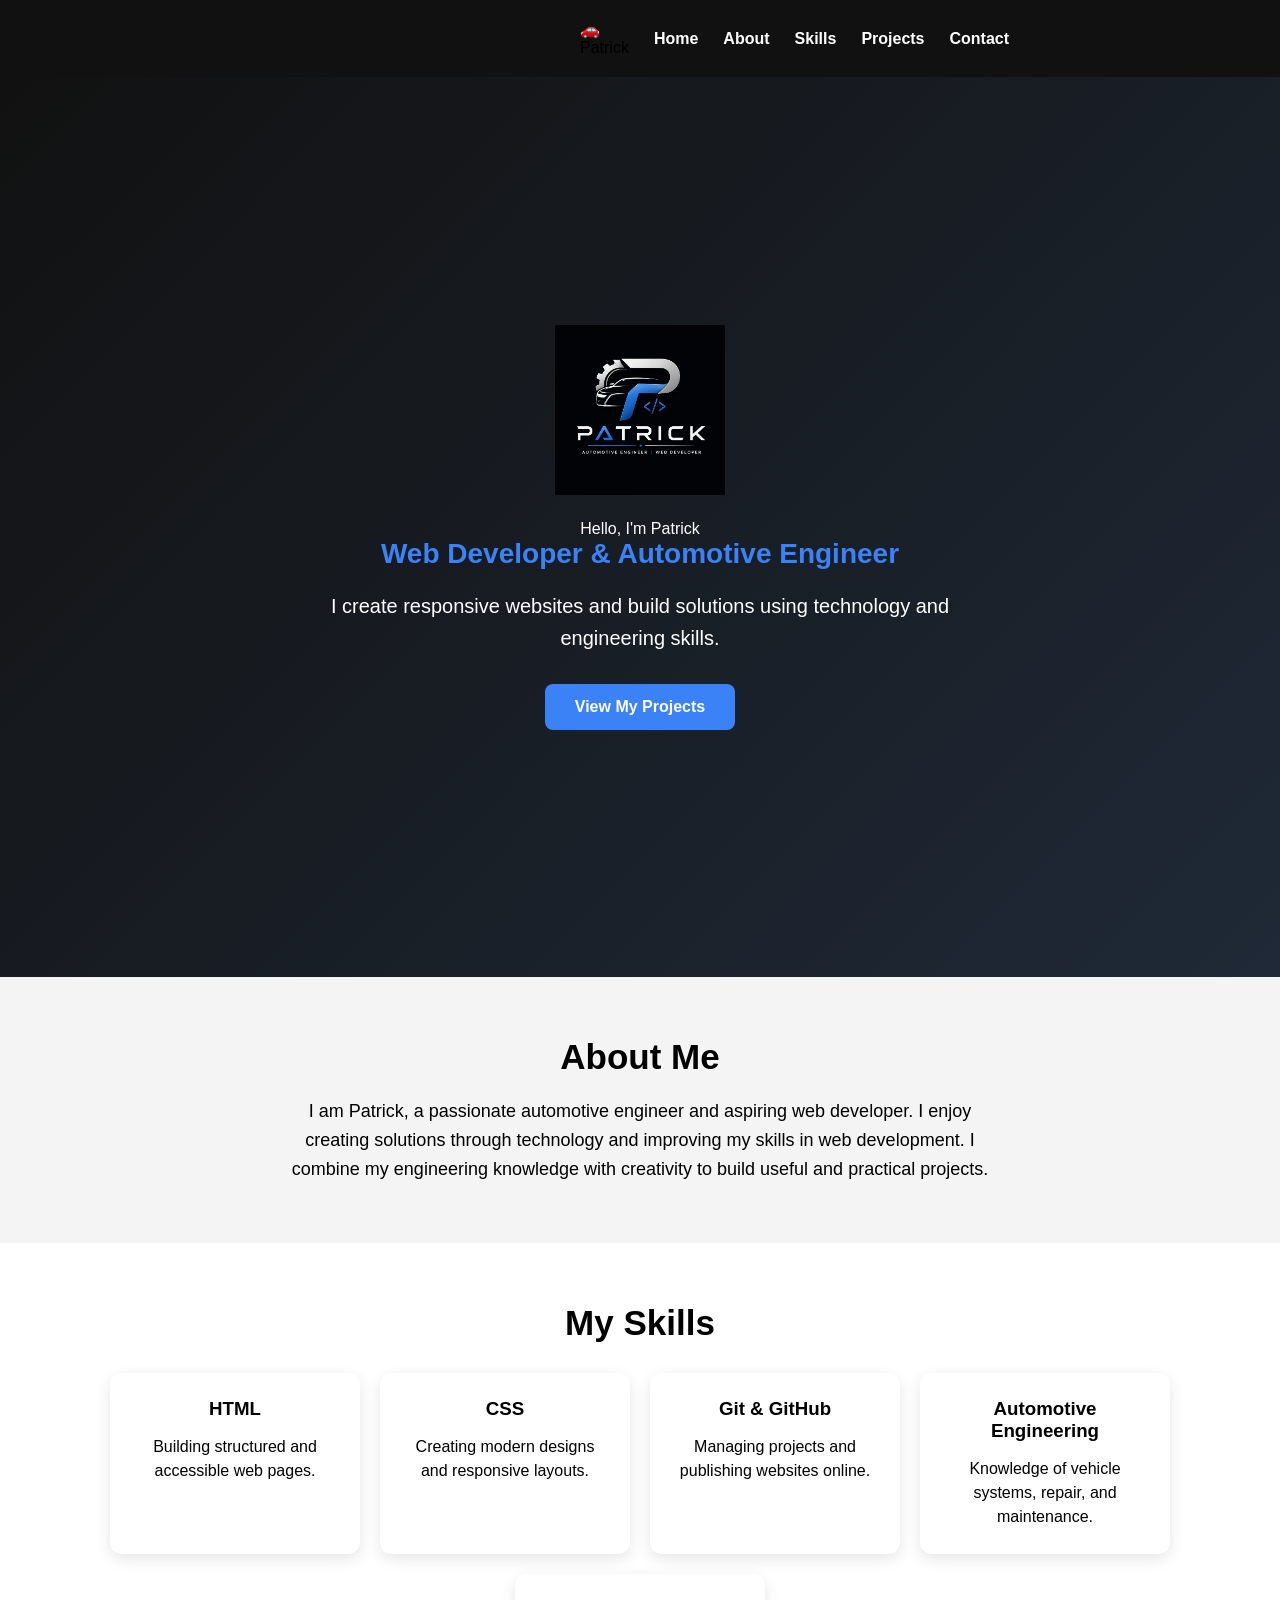
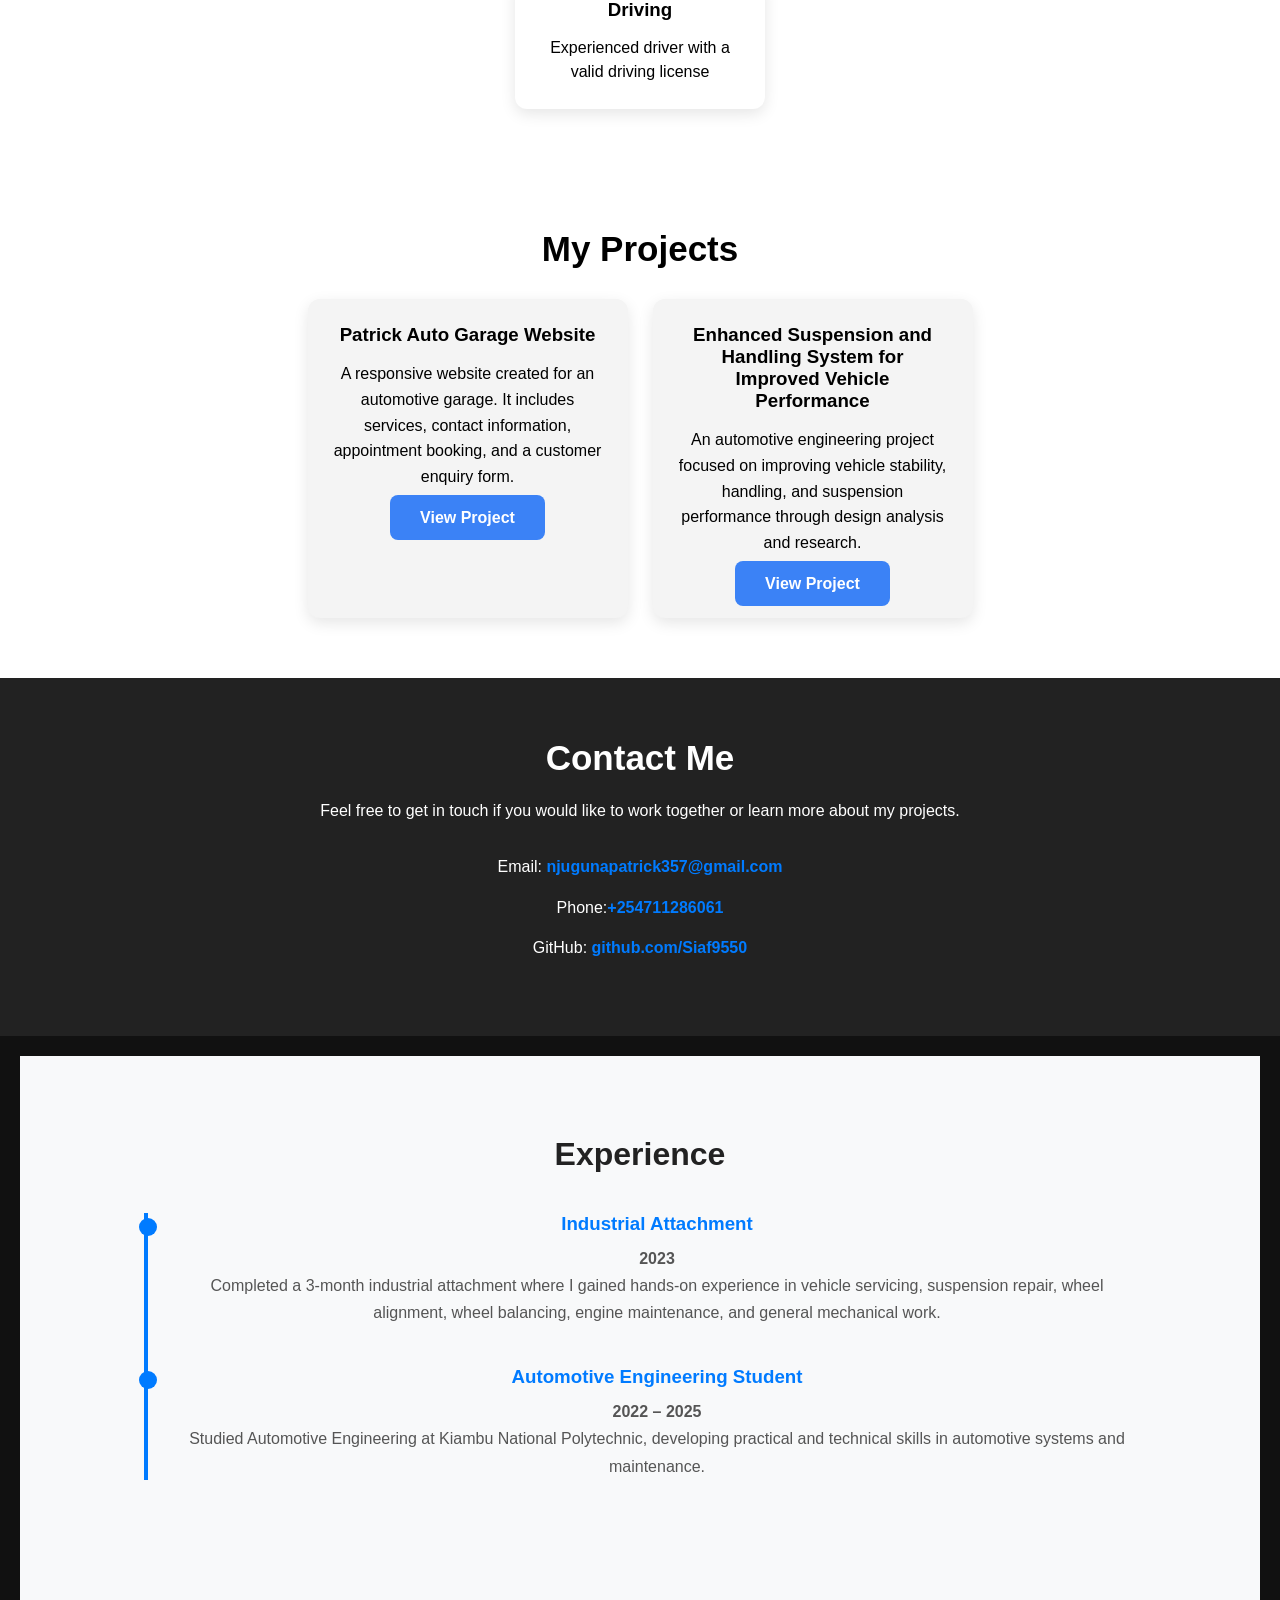
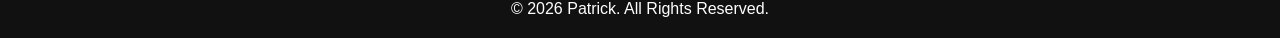
==== index.html @ bd94e4a2 "Add files via upload" ====
<!DOCTYPE html>
<html lang="en">
<head>
    <meta charset="UTF-8">
    <meta name="viewport" content="width=device-width, initial-scale=1.0">
    <title>My Portfolio</title>
    <link rel="stylesheet" href="style.css">
</head>

    <body>

    <header>
        <nav>
            <h2 class="brand"></h2>🚗 Patrick</h2>

            <ul>
                <li><a href="#home">Home</a></li>
                <li><a href="#about">About</a></li>
                <li><a href="#skills">Skills</a></li>
                <li><a href="#projects">Projects</a></li>
                <li><a href="#contact">Contact</a></li>
            </ul>
        </nav>
    </header>
    
   <section id="home" class="hero">

    <img src="images/patrick.jpg" alt="Patrick Logo" class="logo"

    <h1>Hello, I'm Patrick</h1>

    <h2>Web Developer & Automotive Engineer</h2>

    <p>
        I create responsive websites and build solutions using technology and engineering skills.
    </p>

    <a href="#projects" class="btn">
        View My Projects
    </a>

</section> 
</section>
<section id="about" class="about">

    <h2>About Me</h2>

    <p>
        I am Patrick, a passionate automotive engineer and aspiring web developer.
        I enjoy creating solutions through technology and improving my skills in
        web development. I combine my engineering knowledge with creativity to
        build useful and practical projects.
    </p>

</section>
<section id="skills" class="skills">

    <h2>My Skills</h2>

    <div class="skill-container">

        <div class="skill">
            <h3>HTML</h3>
            <p>Building structured and accessible web pages.</p>
        </div>

        <div class="skill">
            <h3>CSS</h3>
            <p>Creating modern designs and responsive layouts.</p>
        </div>

        <div class="skill">
            <h3>Git & GitHub</h3>
            <p>Managing projects and publishing websites online.</p>
        </div>

        <div class="skill">
            <h3>Automotive Engineering</h3>
            <p>Knowledge of vehicle systems, repair, and maintenance.</p>
        </div>
        <div class="skill">
            <h3>Driving</h3>
            <p>Experienced driver with a valid driving license</p>

        </div>

    </div>

</section>
<section id="projects" class="projects">

    <h2>My Projects</h2>

    <div class="project-container">

        <div class="project-card">
            <h3>Patrick Auto Garage Website</h3>

            <p>
                A responsive website created for an automotive garage.
                It includes services, contact information, appointment booking,
                and a customer enquiry form.
            </p>

            <a href="https://siaf9550.github.io/Patrick-Auto-Garage/" class="btn" target="_blank">
    View Project
</a>
        </div>

<div class="project-card">

    <h3>Enhanced Suspension and Handling System for Improved Vehicle Performance</h3>

    <p>
        An automotive engineering project focused on improving vehicle stability,
        handling, and suspension performance through design analysis and research.
    </p>

    <a href="documents/Enhanced-Suspension-Project.pdf" class="btn" target="_blank">
        View Project

</a>

</div>
    </div>

</section>

<section id="contact" class="contact">

    <h2>Contact Me</h2>

    <p>
        Feel free to get in touch if you would like to work together or learn more about my projects.
    </p>

    <div class="contact-info">

        <p>Email:
    <a href="mailto:njugunapatrick357@gmail.com">njugunapatrick357@gmail.com</a>
</p>
<p>Phone:<a href="tel:+254711286061">+254711286061</a></p>

<p>GitHub:
    <a href="https://github.com/Siaf9550" target="_blank">
        github.com/Siaf9550
    </a>
</p>
    </div>

</section>

<footer><section id="experience">
    <h2>Experience</h2>

    <div class="timeline">
        <div class="timeline-item">
            <h3>Industrial Attachment</h3>
            <p><strong>2023</strong></p>
            <p>Completed a 3-month industrial attachment where I gained hands-on experience in vehicle servicing, suspension repair, wheel alignment, wheel balancing, engine maintenance, and general mechanical work.</p>
        </div>

        <div class="timeline-item">
            <h3>Automotive Engineering Student</h3>
            <p><strong>2022 – 2025</strong></p>
            <p>Studied Automotive Engineering at Kiambu National Polytechnic, developing practical and technical skills in automotive systems and maintenance.</p>
        </div>
    </div>
</section>

    <p>
        © 2026 Patrick. All Rights Reserved.
    </p>

</footer>



</body>
</html>
---- style.css ----
* {
    margin: 0;
    padding: 0;
    box-sizing: border-box;
}

body {
    font-family: Arial, sans-serif;
}
header {
    background-color: #111;
    padding: 20px 40px;
    position: sticky;
    top: 0;
    z-index: 1000;
}

nav {
    display: flex;
    justify-content: space-between;
    align-items: center;
    max-width: 120px;
    margin: auto;
}

nav h2 {
    color: white;
}

nav ul {
    list-style: none;
    display: flex;
}

nav ul li {
    margin-left: 25px;
}

nav ul li a {
    text-decoration: none;
    color: white;
    font-weight: bold;
    transition: color 0.3s ease;
}

nav ul li a:hover {
    color: #3b82f6;
}
.hero {
    background: linear-gradient(135deg, #111, #1f2937);
    color: white;
    min-height: 100vh;
    display: flex;
    flex-direction: column;
    justify-content: center;
    align-items: center;
    text-align: center;
    padding: 40px 20px;
}

.hero h1 {
    font-size: 55px;
    margin-bottom: 10px;
}

.hero h2 {
    color: #3b82f6;
    font-size: 28px;
    margin-bottom: 20px;
}

.hero p {
    max-width: 650px;
    font-size: 20px;
    line-height: 1.6;
    margin-bottom: 30px;
}

.btn {
    background: #3b82f6;
    color: white;
    padding: 14px 30px;
    text-decoration: none;
    border-radius: 8px;
    font-weight: bold;
    transition: 0.3s;
}

.btn:hover {
    background: #2563eb;
    transform: translateY(-3px);
}
.about {
    padding: 60px 20px;
    text-align: center;
    background-color: #f4f4f4;
}

.about h2 {
    font-size: 35px;
    margin-bottom: 20px;
}

.about p {
    max-width: 700px;
    margin: auto;
    font-size: 18px;
    line-height: 1.6;
}.skills {
    padding: 60px 20px;
    text-align: center;
}

.skills h2 {
    font-size: 35px;
    margin-bottom: 30px;
}

.skill-container {
    display: flex;
    justify-content: center;
    flex-wrap: wrap;
    gap: 20px;
}

.skill {
    background-color: white;
    width: 250px;
    padding: 25px;
    border-radius: 12px;
    box-shadow: 0 5px 15px rgba(0,0,0,0.1);
    transition: transform 0.3s ease, box-shadow 0.3s ease;
}

.skill:hover {
    transform: translateY(-10px);
    box-shadow: 0 12px 25px rgba(0,0,0,0.2);
}
.skill h3 {
    margin-bottom: 15px;
}

.skill p {
    line-height: 1.5;
}
.projects {
    padding: 60px 20px;
    text-align: center;
}

.projects h2 {
    font-size: 35px;
    margin-bottom: 30px;
}

.project-container {
    display: flex;
    justify-content: center;
    flex-wrap: wrap;
    gap: 25px;
}

.project-card {
    background-color: #f4f4f4;
    width: 320px;
    padding: 25px;
    border-radius: 12px;
    box-shadow: 0 5px 15px rgba(0,0,0,0.1);
    transition: transform 0.3s ease, box-shadow 0.3s ease;
}

.project-card:hover {
    transform: translateY(-10px);
    box-shadow: 0 12px 25px rgba(0,0,0,0.2);
}

.project-card h3 {
    margin-bottom: 15px;
}

.project-card p {
    line-height: 1.6;
    margin-bottom: 20px;
}
.contact {
    padding: 60px 20px;
    text-align: center;
    background-color: #222;
    color: white;
}

.contact h2 {
    font-size: 35px;
    margin-bottom: 20px;
}

.contact p {
    margin-bottom: 15px;
    line-height: 1.6;
}

.contact-info {
    margin-top: 30px;
}
footer {
    background-color: #111;
    color: white;
    text-align: center;
    padding: 20px;
}
html {
    scroll-behavior: smooth;
}
.logo {
    width: 170px;
    height: auto;
    margin-bottom: 25px;
}


@media (max-width: 768px) {

    nav {
        flex-direction: column;
    }

    nav ul {
        flex-direction: column;
        text-align: center;
        margin-top: 20px;
    }

    nav ul li {
        margin: 10px 0;
    }

    .hero h1 {
        font-size: 35px;
    }

    .hero h2 {
        font-size: 22px;
    }

    .hero p {
        font-size: 18px;
    }

    .skill-container,
    .project-container {
        flex-direction: column;
        align-items: center;
    }

    .skill,
    .project-card {
        width: 90%;
    }

    .logo {
        width: 130px;
    }
}
.brand {
    color: white;
    font-size: 28px;
    font-weight: bold;
}
/* Experience Section */
#experience {
    padding: 80px 10%;
    background: #f8f9fa;
}

#experience h2 {
    text-align: center;
    margin-bottom: 40px;
    font-size: 2rem;
    color: #222;
}

.timeline {
    border-left: 4px solid #007bff;
    padding-left: 30px;
}

.timeline-item {
    position: relative;
    margin-bottom: 40px;
}

.timeline-item::before {
    content: "";
    position: absolute;
    left: -39px;
    top: 5px;
    width: 18px;
    height: 18px;
    background: #007bff;
    border-radius: 50%;
}

.timeline-item h3 {
    color: #007bff;
    margin-bottom: 10px;
}

.timeline-item p {
    color: #555;
    line-height: 1.7;
}#contact a {
    color: #007bff;
    text-decoration: none;
    font-weight: bold;
}

#contact a:hover {
    text-decoration: underline;
}
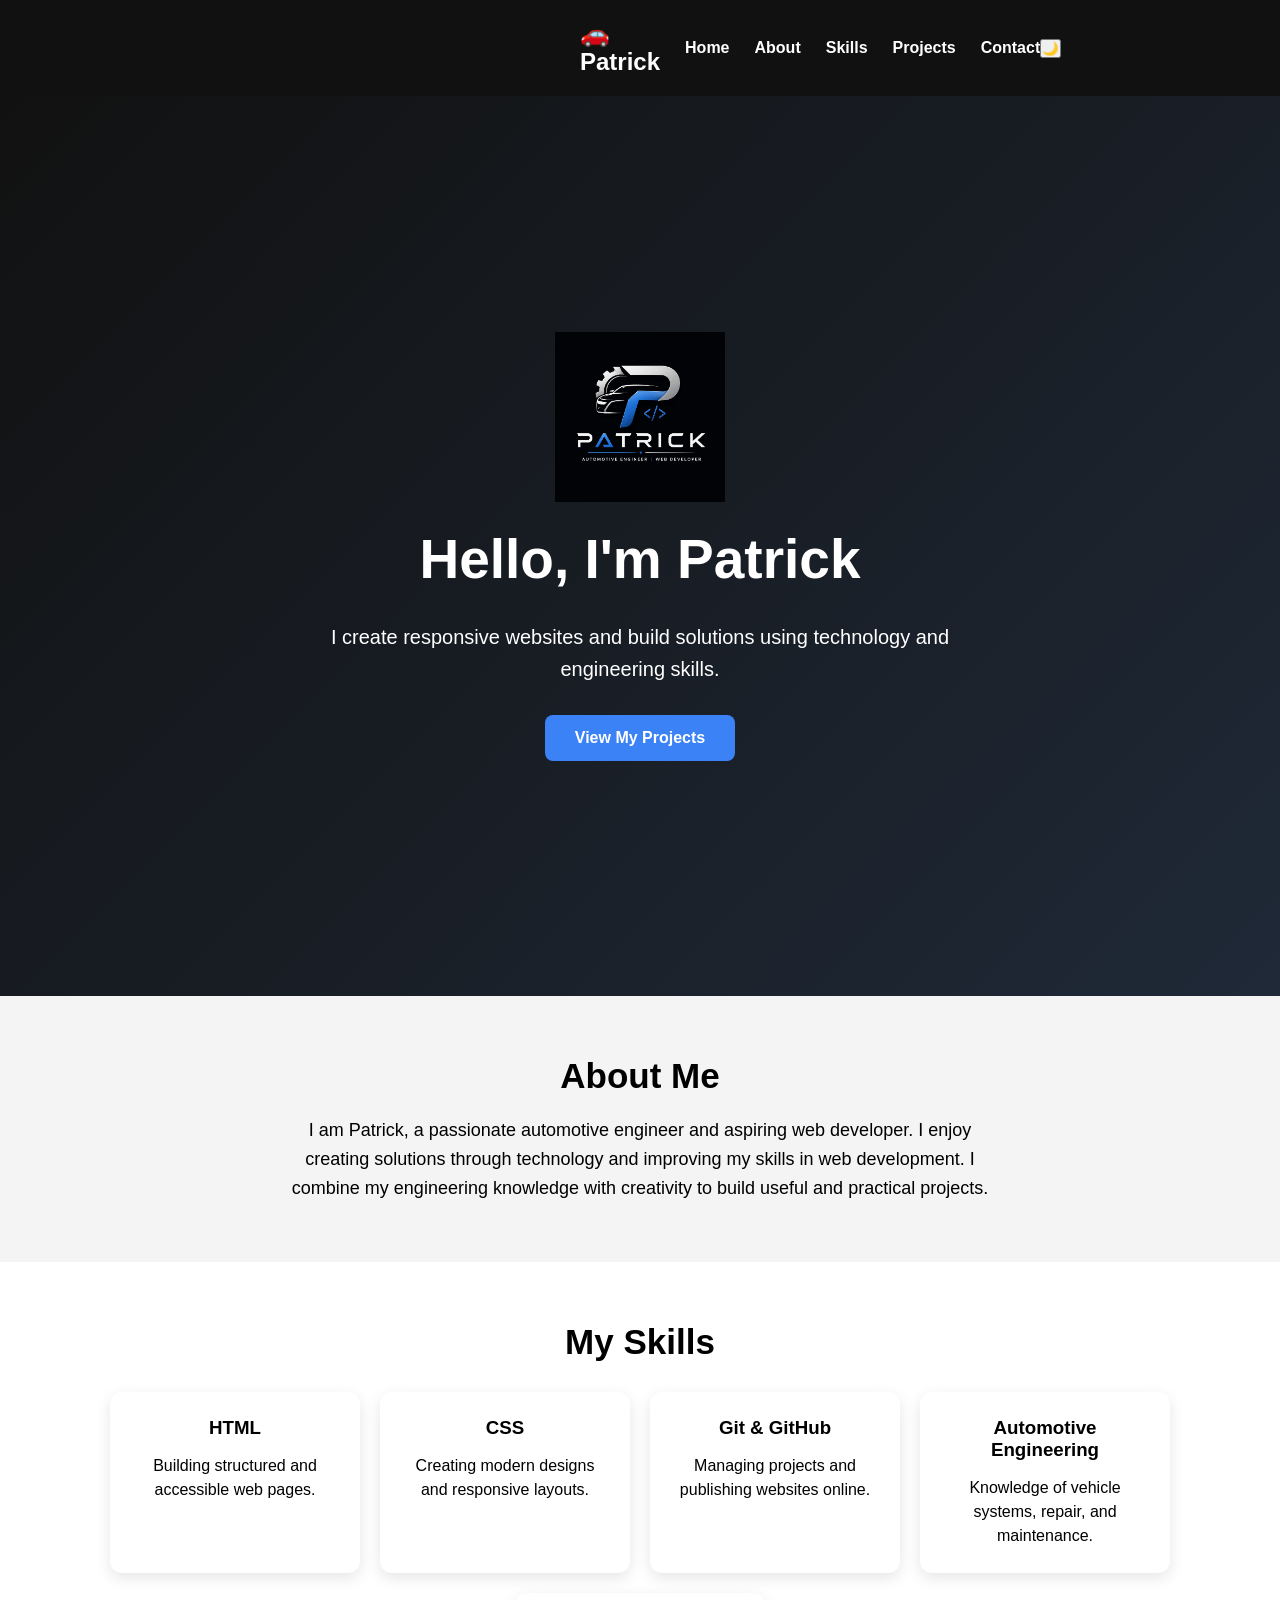
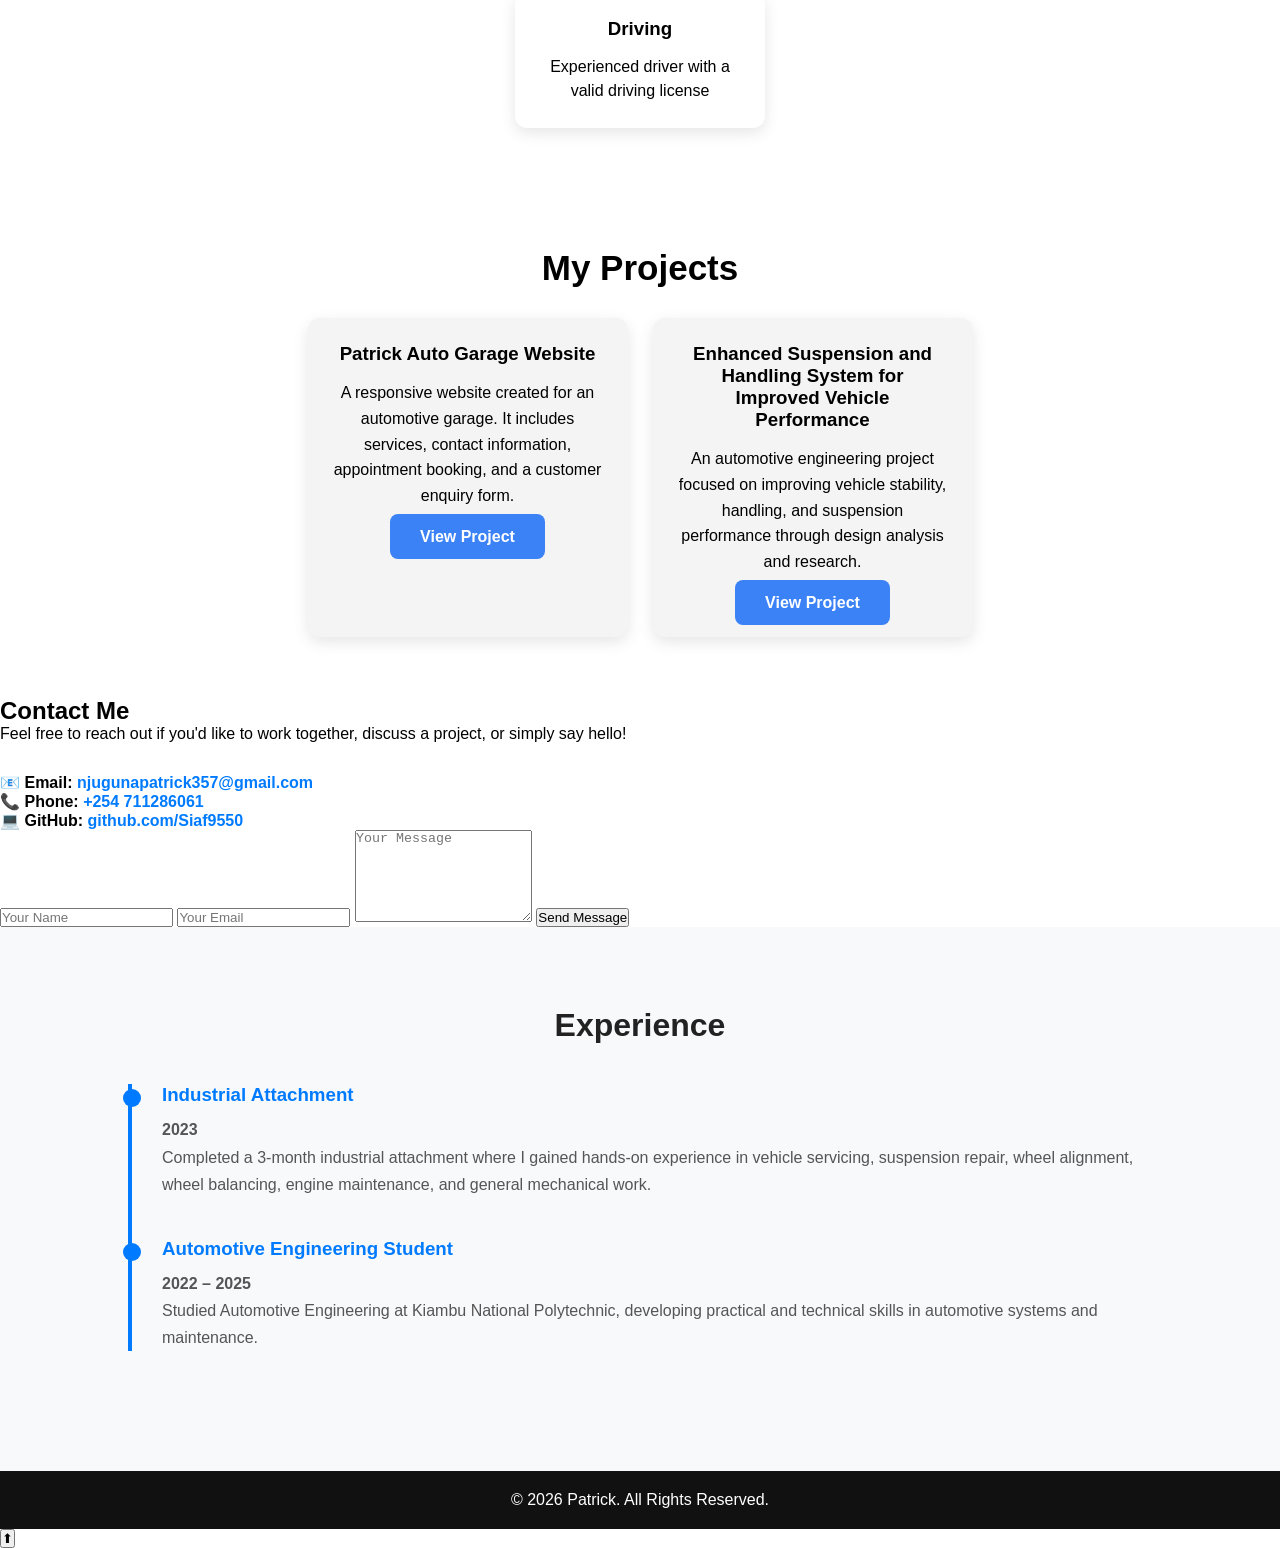
==== commit 4dcf663a: "Enhance portfolio with theme toggle and contact form Added a theme toggle button and a contact form " ====
--- a/index.html
+++ b/index.html
@@ -11,7 +11,7 @@
 
     <header>
         <nav>
-            <h2 class="brand"></h2>🚗 Patrick</h2>
+            <h2 class="brand"><h2>🚗 Patrick</h2>
 
             <ul>
                 <li><a href="#home">Home</a></li>
@@ -20,16 +20,18 @@
                 <li><a href="#projects">Projects</a></li>
                 <li><a href="#contact">Contact</a></li>
             </ul>
+            <button id="theme-toggle">🌙</button>
+
         </nav>
     </header>
     
    <section id="home" class="hero">
 
-    <img src="images/patrick.jpg" alt="Patrick Logo" class="logo"
+    <img src="images/patrick.jpg" alt="Patrick Logo" class="logo">
 
     <h1>Hello, I'm Patrick</h1>
 
-    <h2>Web Developer & Automotive Engineer</h2>
+    <h2><span id="typing"></span></h2>
 
     <p>
         I create responsive websites and build solutions using technology and engineering skills.
@@ -40,7 +42,7 @@
     </a>
 
 </section> 
-</section>
+
 <section id="about" class="about">
 
     <h2>About Me</h2>
@@ -126,31 +128,39 @@
 
 </section>
 
-<section id="contact" class="contact">
-
+<section id="contact">
     <h2>Contact Me</h2>
-
-    <p>
-        Feel free to get in touch if you would like to work together or learn more about my projects.
-    </p>
+    <p>Feel free to reach out if you'd like to work together, discuss a project, or simply say hello!</p>
 
     <div class="contact-info">
+        <p>📧 <strong>Email:</strong>
+            <a href="mailto:njugunapatrick357@gmail.com">njugunapatrick357@gmail.com</a>
+        </p>
 
-        <p>Email:
-    <a href="mailto:njugunapatrick357@gmail.com">njugunapatrick357@gmail.com</a>
-</p>
-<p>Phone:<a href="tel:+254711286061">+254711286061</a></p>
+        <p>📞 <strong>Phone:</strong>
+            <a href="tel:+254711286061">+254 711286061</a>
+        </p>
 
-<p>GitHub:
-    <a href="https://github.com/Siaf9550" target="_blank">
-        github.com/Siaf9550
-    </a>
-</p>
+        <p>💻 <strong>GitHub:</strong>
+            <a href="https://github.com/Siaf9550" target="_blank">
+                github.com/Siaf9550
+            </a>
+        </p>
     </div>
 
+    <form action="https://formsubmit.co/njugunapatrick357@gmail.com" method="POST">
+        <input type="text" name="name" placeholder="Your Name" required>
+
+        <input type="email" name="email" placeholder="Your Email" required>
+
+        <textarea name="message" rows="6" placeholder="Your Message" required></textarea>
+
+        <button type="submit">Send Message</button>
+
+        <input type="hidden" name="_captcha" value="false">
+    </form>
 </section>
-
-<footer><section id="experience">
+<section id="experience">
     <h2>Experience</h2>
 
     <div class="timeline">
@@ -167,6 +177,7 @@
         </div>
     </div>
 </section>
+<footer>
 
     <p>
         © 2026 Patrick. All Rights Reserved.
@@ -174,7 +185,8 @@
 
 </footer>
 
-
+<button id="topBtn" title="Go to top">⬆</button>
+<script src="script.js"></script>
 
 </body>
-</html>+</html>
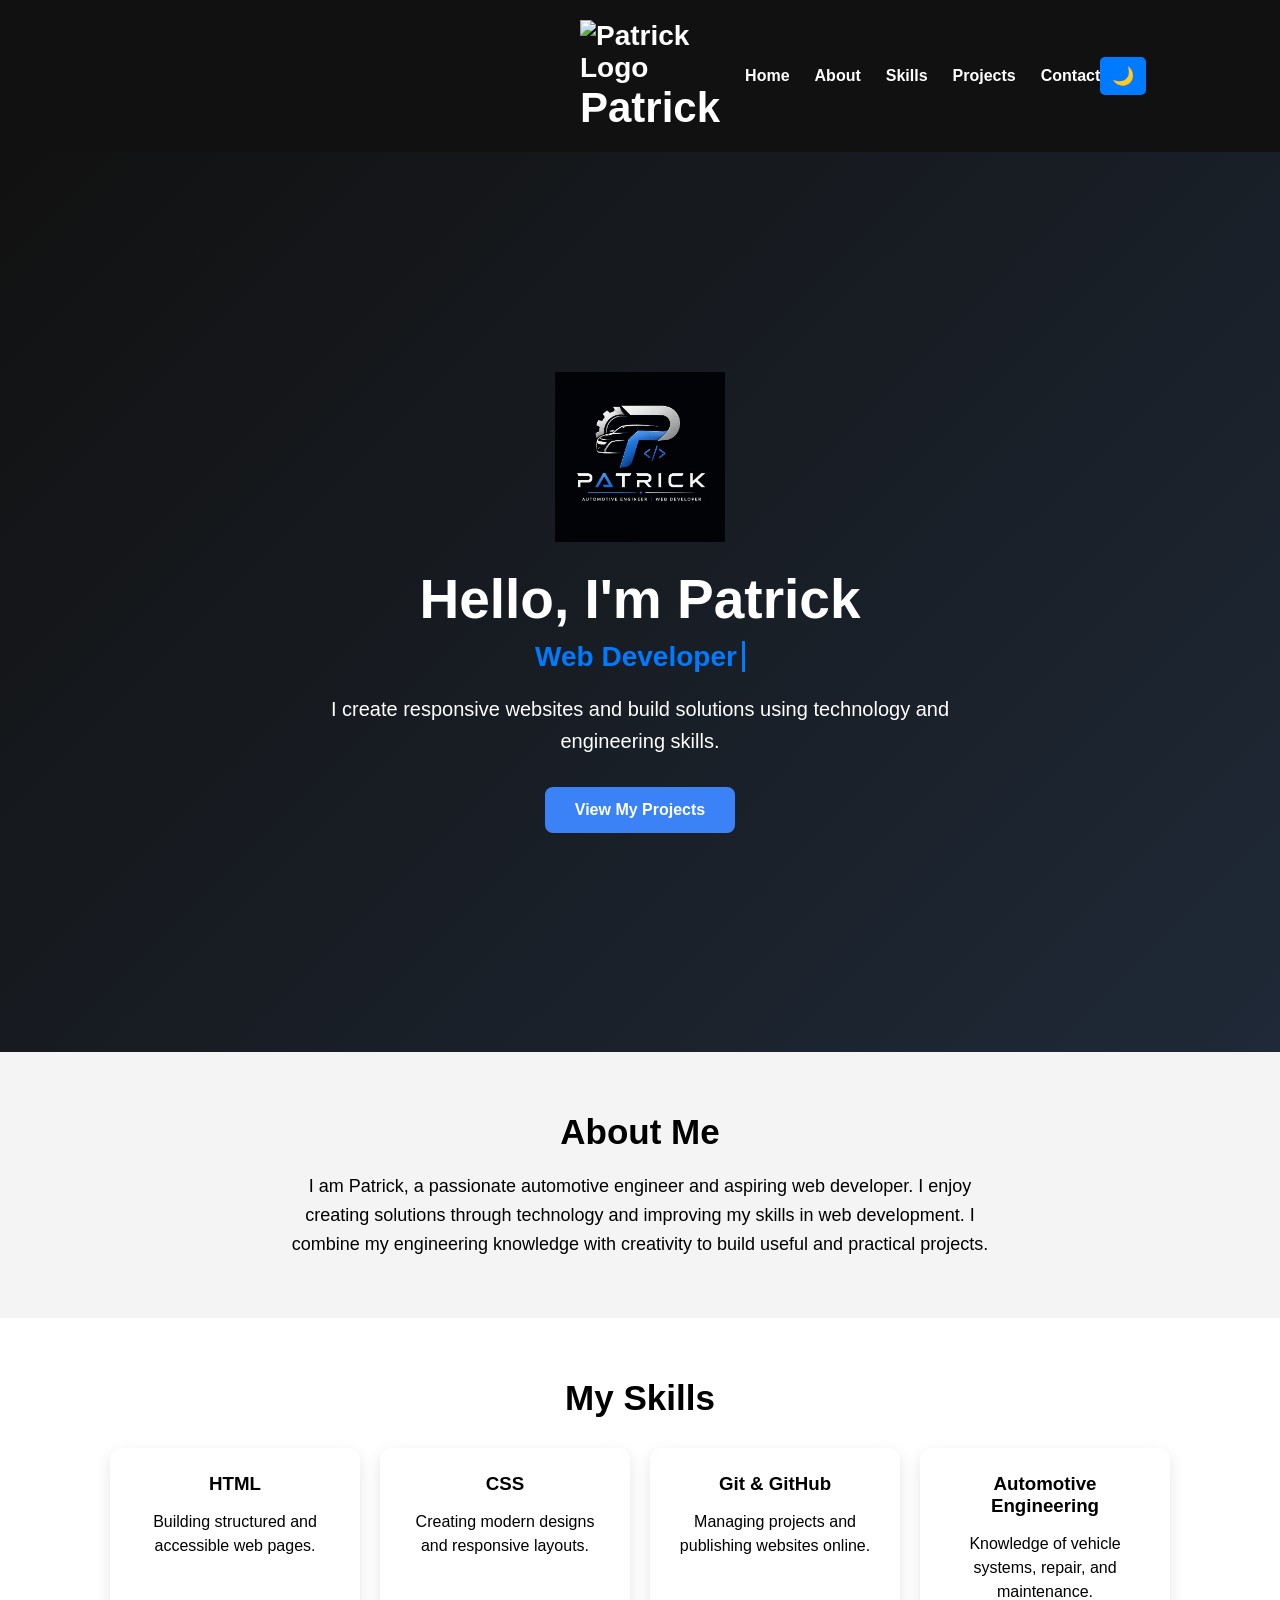
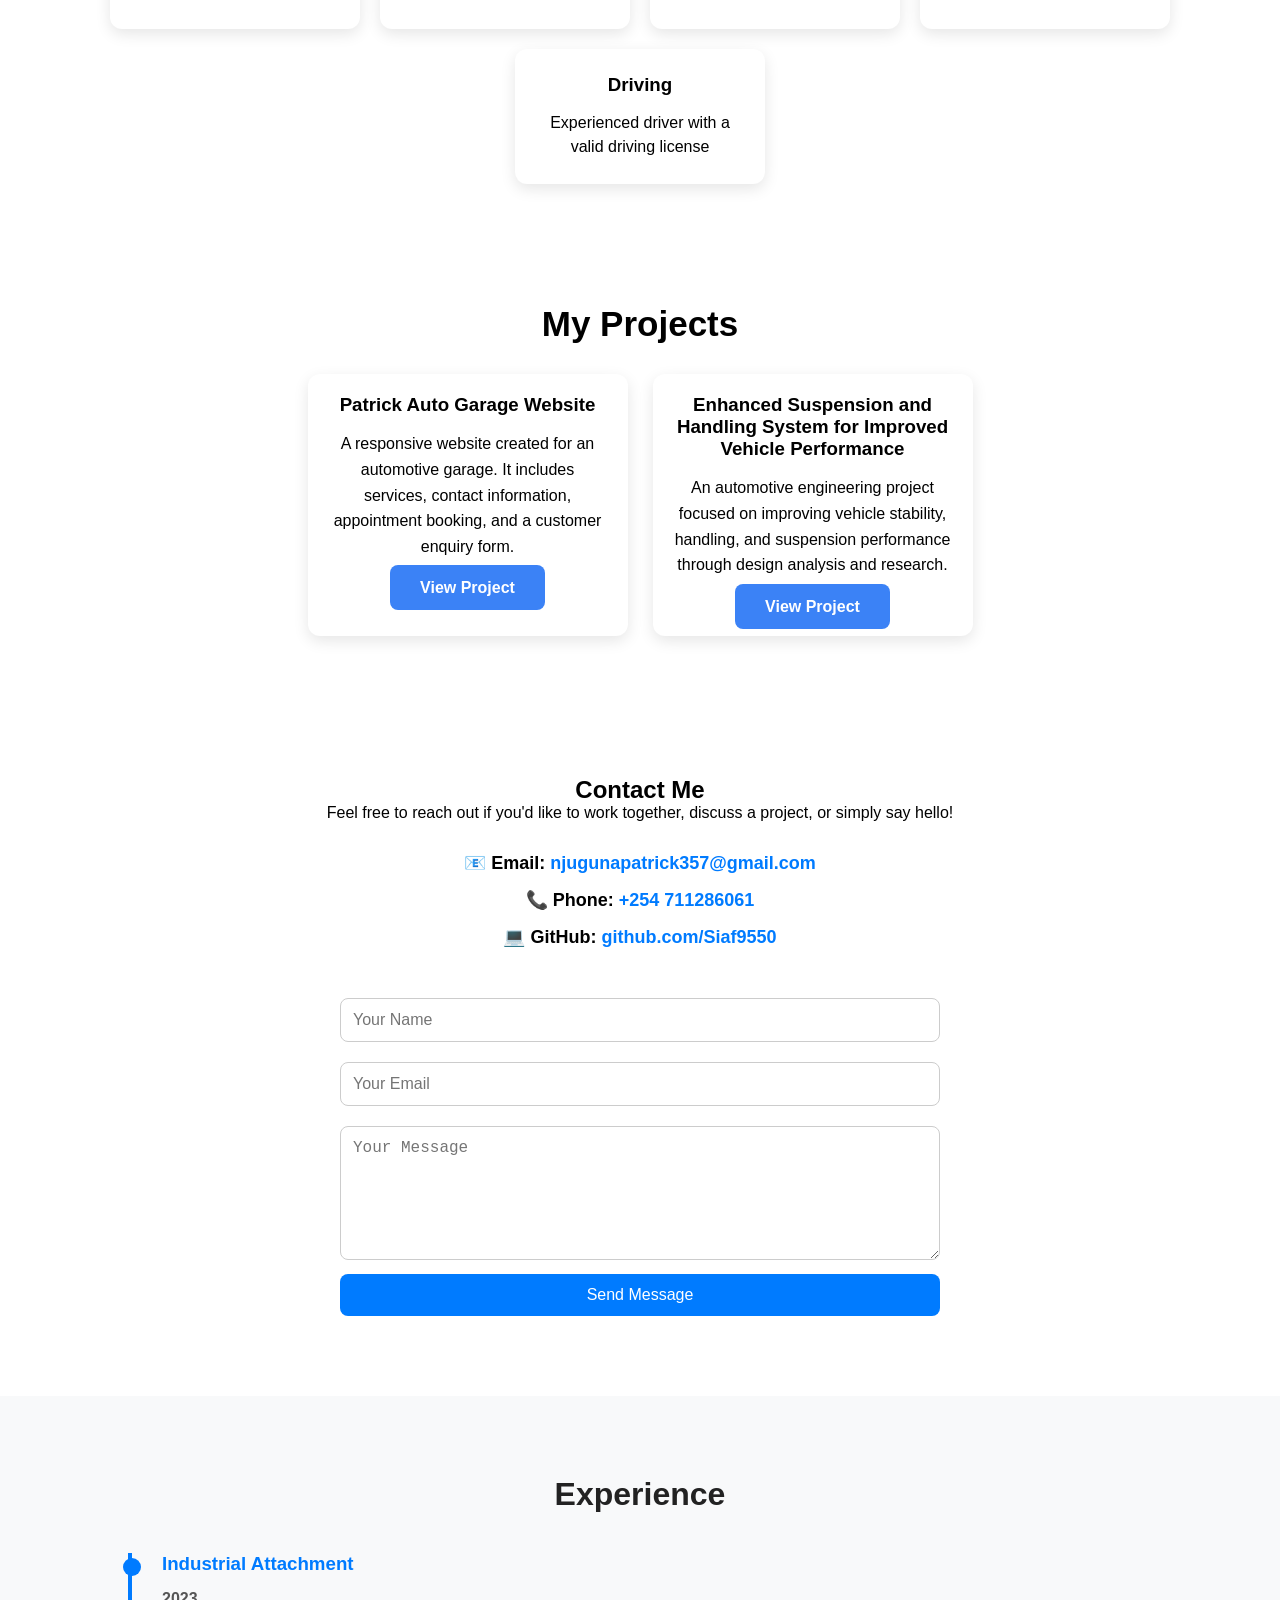
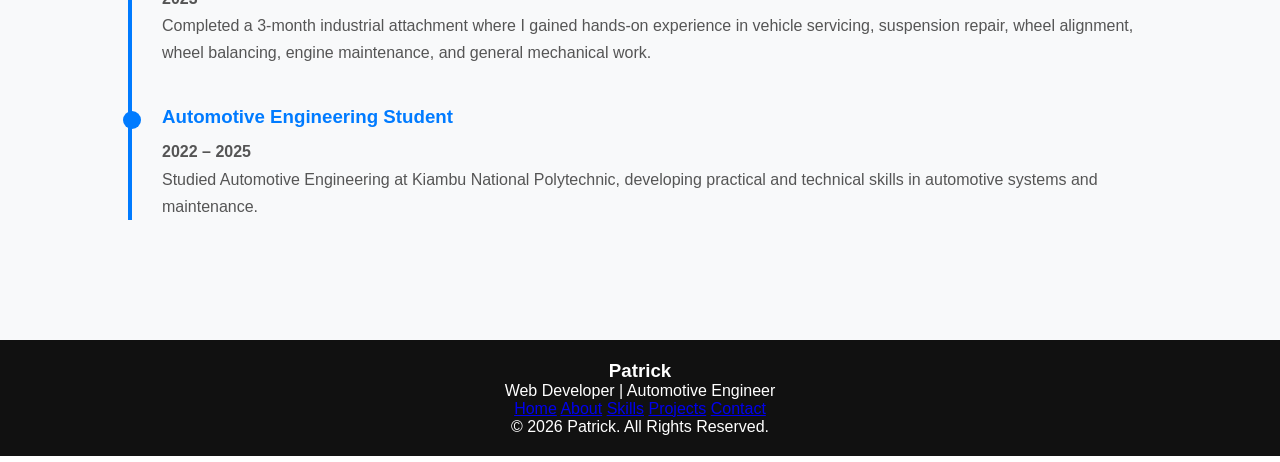
==== commit f4cc6dd9: "Revise portfolio layout and add favicon Updated the portfolio page with a new title, logo, and foote" ====
--- a/index.html
+++ b/index.html
@@ -1,18 +1,22 @@
 <!DOCTYPE html>
 <html lang="en">
+
 <head>
     <meta charset="UTF-8">
     <meta name="viewport" content="width=device-width, initial-scale=1.0">
-    <title>My Portfolio</title>
+    <title>Patrick Portfolio</title>
+
     <link rel="stylesheet" href="style.css">
+    <link rel="icon" type="image/png" href="images/logo.png">
 </head>
-
     <body>
 
     <header>
         <nav>
-            <h2 class="brand"><h2>🚗 Patrick</h2>
-
+           <div class="brand">
+    <img src="images/logo.png" alt="Patrick Logo" class="nav-logo">
+    <h2>Patrick</h2>
+</div>
             <ul>
                 <li><a href="#home">Home</a></li>
                 <li><a href="#about">About</a></li>
@@ -178,12 +182,21 @@
     </div>
 </section>
 <footer>
-
-    <p>
-        © 2026 Patrick. All Rights Reserved.
-    </p>
-
+    <h3>Patrick</h3>
+
+    <p>Web Developer | Automotive Engineer</p>
+
+    <div class="footer-links">
+        <a href="#home">Home</a>
+        <a href="#about">About</a>
+        <a href="#skills">Skills</a>
+        <a href="#projects">Projects</a>
+        <a href="#contact">Contact</a>
+    </div>
+
+    <p>&copy; 2026 Patrick. All Rights Reserved.</p>
 </footer>
+    
 
 <button id="topBtn" title="Go to top">⬆</button>
 <script src="script.js"></script>
--- a/style.css
+++ b/style.css
@@ -317,3 +317,148 @@
 #contact a:hover {
     text-decoration: underline;
 }
+#theme-toggle {
+    background: #007bff;
+    color: white;
+    border: none;
+    padding: 8px 12px;
+    border-radius: 5px;
+    cursor: pointer;
+    font-size: 18px;
+}
+
+.dark-mode {
+    background: #121212;
+    color: white;
+}
+
+.dark-mode section {
+    background: #1e1e1e;
+}
+
+.dark-mode a {
+    color: #4da3ff;
+}
+#typing {
+    color: #007bff;
+    font-weight: bold;
+    border-right: 3px solid #007bff;
+    padding-right: 5px;
+    animation: blink 0.8s infinite;
+}
+
+@keyframes blink {
+    50% {
+        border-color: transparent;
+    }
+}
+.hero img {
+    transition: transform 0.4s ease;
+}
+
+.hero img:hover {
+    transform: scale(1.08);
+}
+#topBtn {
+    display: none;
+    position: fixed;
+    bottom: 20px;
+    right: 20px;
+    padding: 12px 15px;
+    font-size: 18px;
+    border: none;
+    border-radius: 50%;
+    background: #007bff;
+    color: white;
+    cursor: pointer;
+    transition: 0.3s;
+}
+
+#topBtn:hover {
+    background: #0056b3;
+}
+.hidden {
+    opacity: 0;
+    transform: translateY(50px);
+    transition: all 0.8s ease;
+}
+
+.show {
+    opacity: 1;
+    transform: translateY(0);
+}.project-card {
+    background: #fff;
+    border-radius: 12px;
+    padding: 20px;
+    box-shadow: 0 5px 15px rgba(0, 0, 0, 0.1);
+    transition: transform 0.4s ease, box-shadow 0.4s ease;
+}
+
+.project-card:hover {
+    transform: translateY(-10px);
+    box-shadow: 0 12px 25px rgba(0, 0, 0, 0.2);
+}
+
+.project-card img {
+    width: 100%;
+    border-radius: 10px;
+    transition: transform 0.4s ease;
+}
+
+.project-card:hover img {
+    transform: scale(1.05);
+}
+
+#contact {
+    padding: 80px 10%;
+    text-align: center;
+}
+
+.contact-info {
+    margin: 30px 0;
+}
+
+.contact-info p {
+    margin: 15px 0;
+    font-size: 18px;
+}
+
+.contact-info a {
+    color: #007bff;
+    text-decoration: none;
+    font-weight: bold;
+}
+
+.contact-info a:hover {
+    text-decoration: underline;
+}
+
+form {
+    max-width: 600px;
+    margin: 40px auto 0;
+}
+
+form input,
+form textarea {
+    width: 100%;
+    padding: 12px;
+    margin: 10px 0;
+    border: 1px solid #ccc;
+    border-radius: 8px;
+    font-size: 16px;
+}
+
+form button {
+    width: 100%;
+    padding: 12px;
+    background: #007bff;
+    color: white;
+    border: none;
+    border-radius: 8px;
+    cursor: pointer;
+    font-size: 16px;
+}
+
+form button:hover {
+    background: #0056b3;
+}
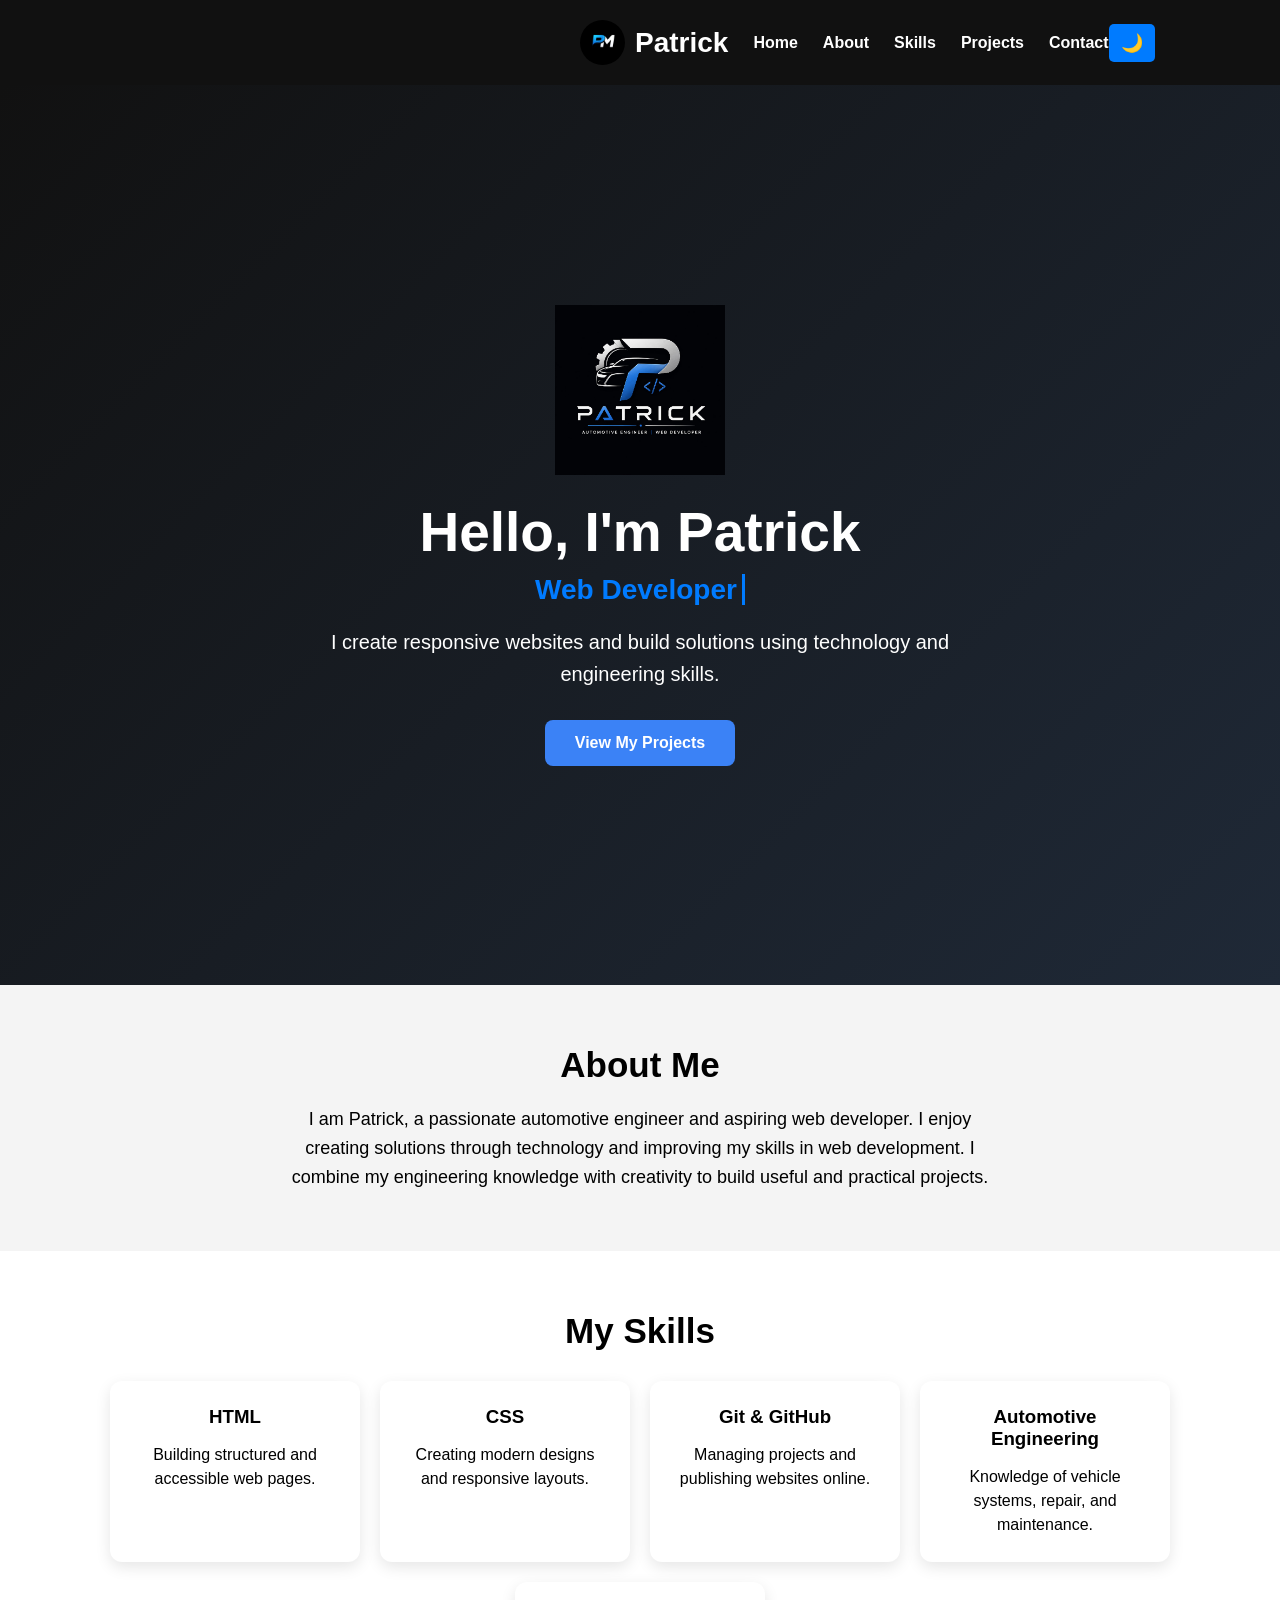
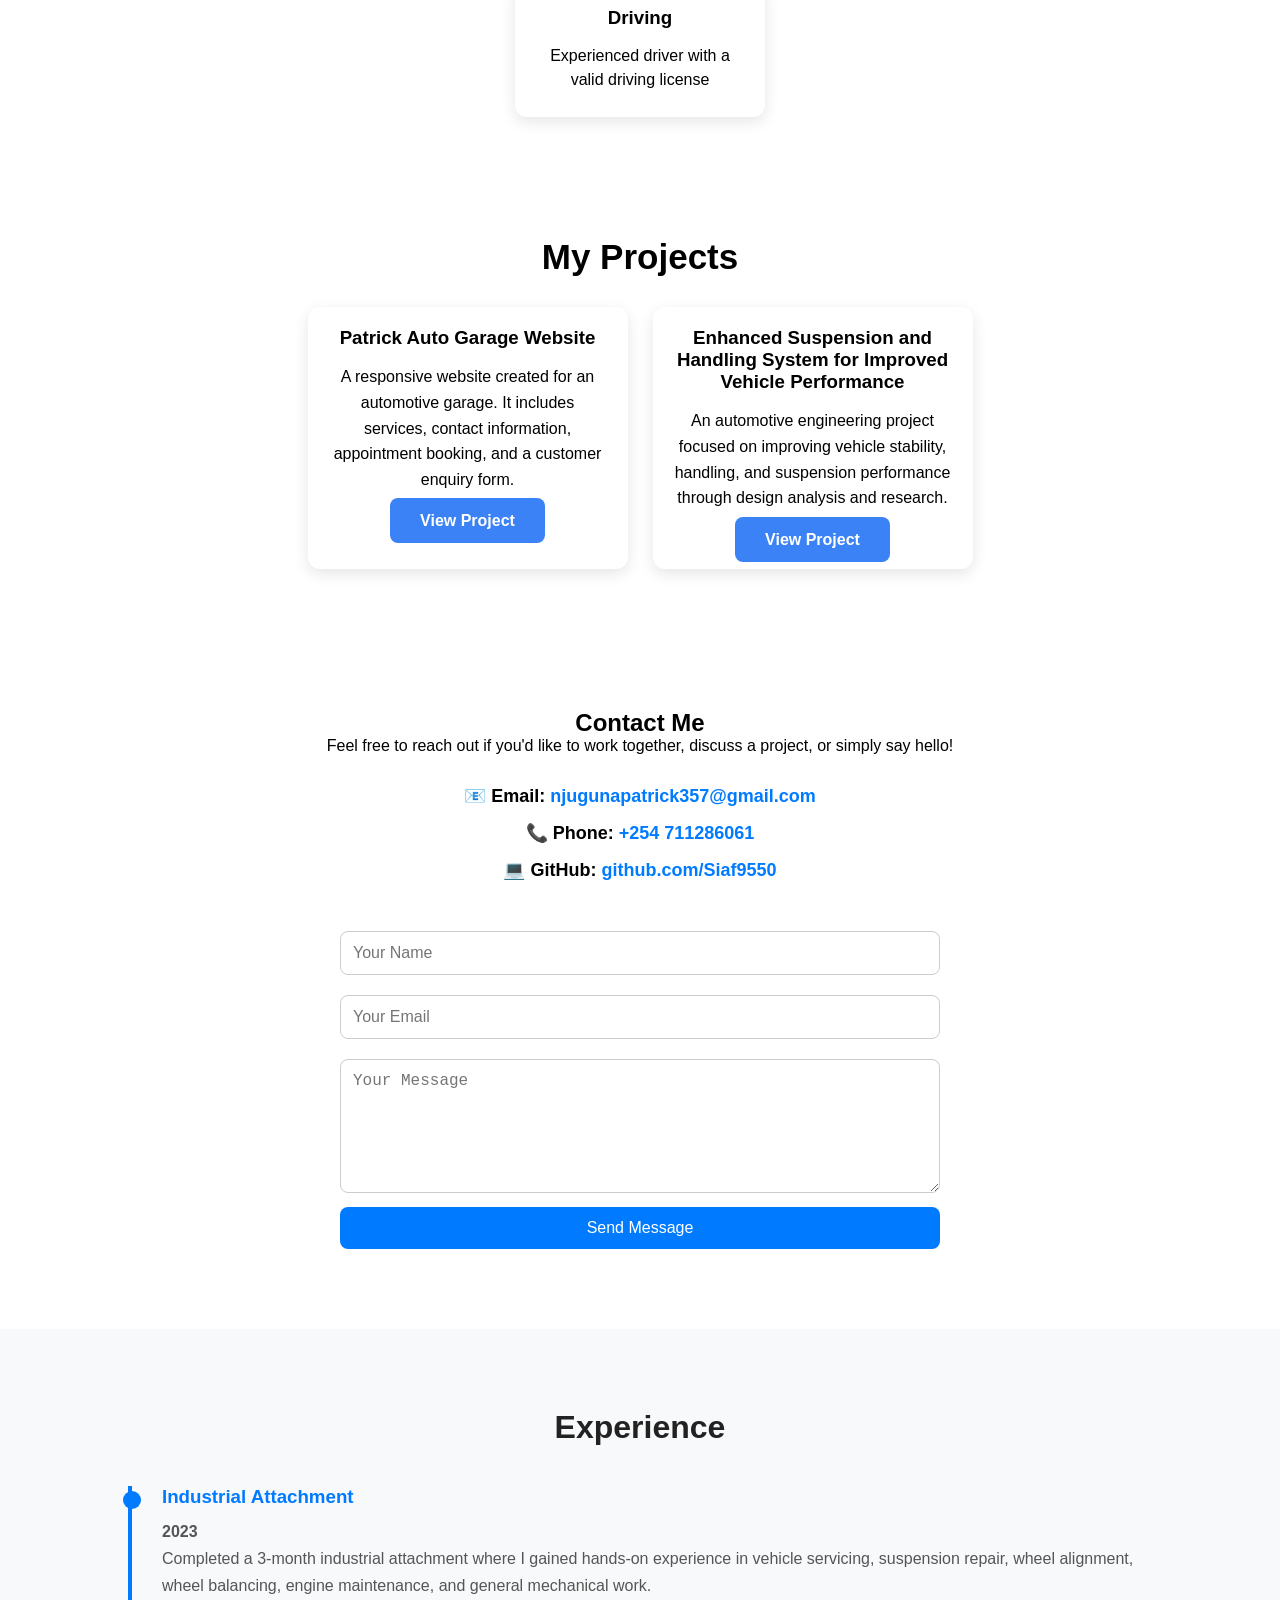
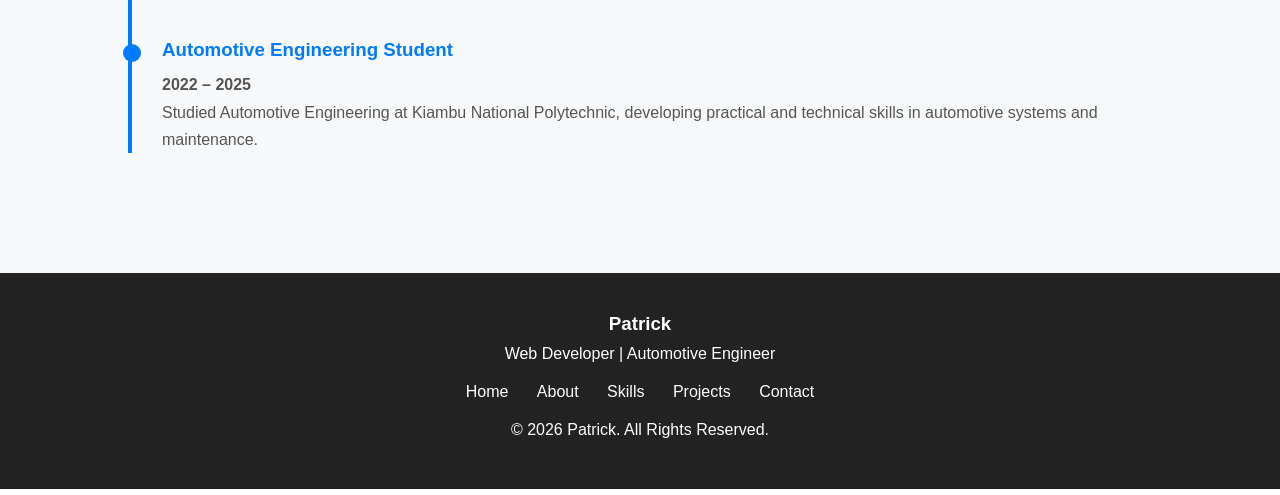
==== commit ea4f176b: "Update index.html" ====
--- a/index.html
+++ b/index.html
@@ -14,7 +14,7 @@
     <header>
         <nav>
            <div class="brand">
-    <img src="images/logo.png" alt="Patrick Logo" class="nav-logo">
+    <img src="images/logo.png" alt="Patrick Logo" class="nav-logo"
     <h2>Patrick</h2>
 </div>
             <ul>
@@ -200,6 +200,15 @@
 
 <button id="topBtn" title="Go to top">⬆</button>
 <script src="script.js"></script>
+<script>
+const form = document.querySelector("form");
+const button = form.querySelector("button");
+
+form.addEventListener("submit", function() {
+    button.innerHTML = "Sending...";
+    button.disabled = true;
+});
+</script>
 
 </body>
 </html>
--- a/style.css
+++ b/style.css
@@ -462,3 +462,42 @@
 form button:hover {
     background: #0056b3;
 }
+footer {
+    background: #222;
+    color: white;
+    text-align: center;
+    padding: 40px 20px;
+}
+
+footer h3 {
+    margin-bottom: 10px;
+}
+
+footer p {
+    margin: 10px 0;
+}
+
+.footer-links {
+    margin: 20px 0;
+}
+
+.footer-links a {
+    color: white;
+    text-decoration: none;
+    margin: 0 12px;
+    transition: color 0.3s;
+}
+
+.footer-links a:hover {
+    color: #007bff;
+}.brand {
+    display: flex;
+    align-items: center;
+    gap: 10px;
+}
+
+.nav-logo {
+    width: 45px;
+    height: 45px;
+    border-radius: 50%;
+}
